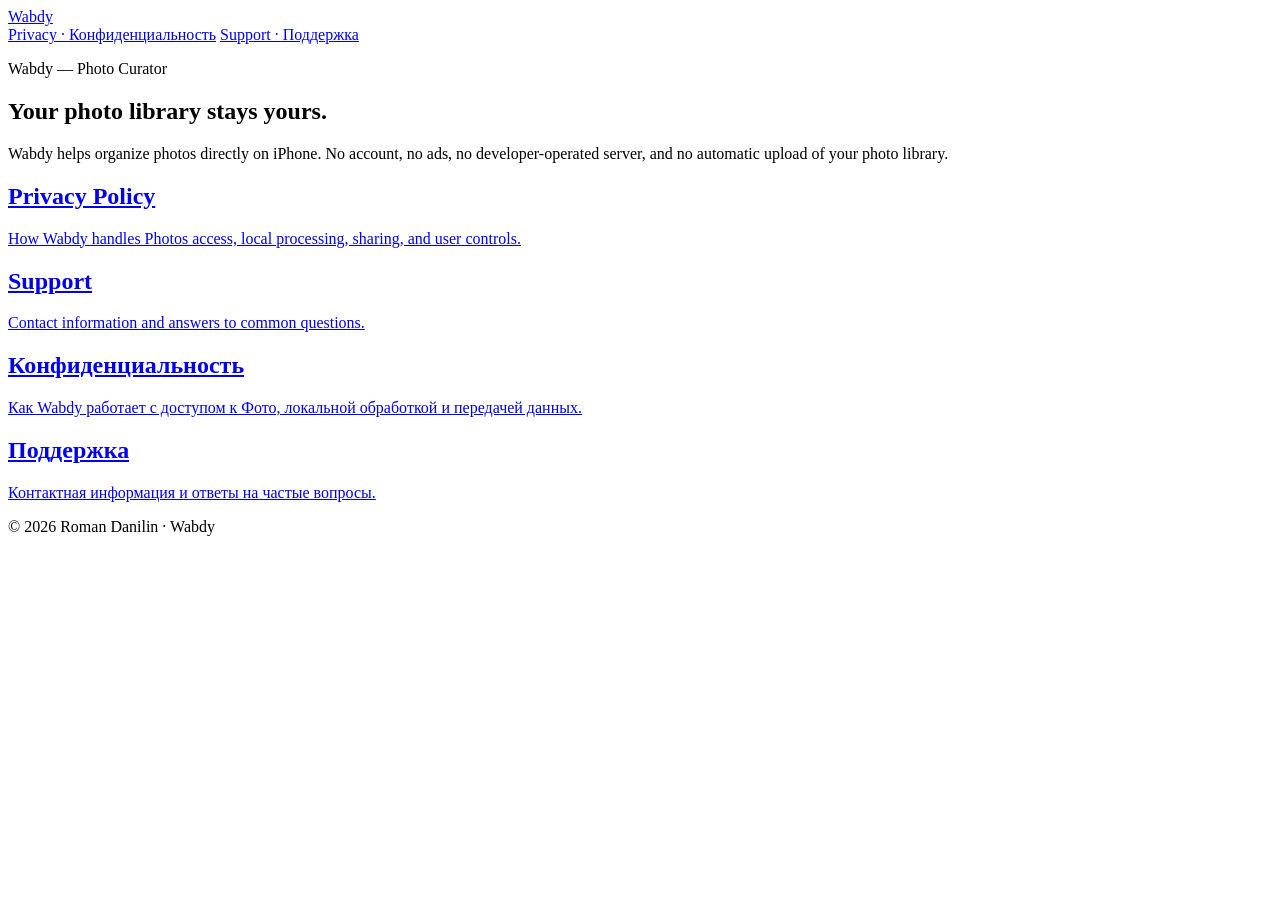
==== index.html @ 04f1546f "Publish Wabdy site" ====
<!doctype html>
<html lang="en">
<head>
  <meta charset="utf-8">
  <meta name="viewport" content="width=device-width, initial-scale=1">
  <meta name="description" content="Official privacy and support information for Wabdy — Photo Curator.">
  <title>Wabdy — Photo Curator</title>
  <link rel="stylesheet" href="./styles.css">
</head>
<body>
  <div class="shell">
    <header>
      <a class="brand" href="./">Wabdy</a>
      <nav aria-label="Primary navigation">
        <a href="./privacy/">Privacy · Конфиденциальность</a>
        <a href="./support/">Support · Поддержка</a>
      </nav>
    </header>

    <main>
      <section class="hero">
        <p class="eyebrow">Wabdy — Photo Curator</p>
        <h1>Your photo library stays yours.</h1>
        <p>
          Wabdy helps organize photos directly on iPhone. No account, no ads,
          no developer-operated server, and no automatic upload of your photo library.
        </p>
      </section>

      <section class="card-grid" aria-label="Information">
        <a class="card" href="./privacy/">
          <h2>Privacy Policy</h2>
          <p>How Wabdy handles Photos access, local processing, sharing, and user controls.</p>
        </a>
        <a class="card" href="./support/">
          <h2>Support</h2>
          <p>Contact information and answers to common questions.</p>
        </a>
        <a class="card" href="./privacy/#ru">
          <h2>Конфиденциальность</h2>
          <p>Как Wabdy работает с доступом к Фото, локальной обработкой и передачей данных.</p>
        </a>
        <a class="card" href="./support/#ru">
          <h2>Поддержка</h2>
          <p>Контактная информация и ответы на частые вопросы.</p>
        </a>
      </section>
    </main>

    <footer>
      © 2026 Roman Danilin · Wabdy
    </footer>
  </div>
</body>
</html>
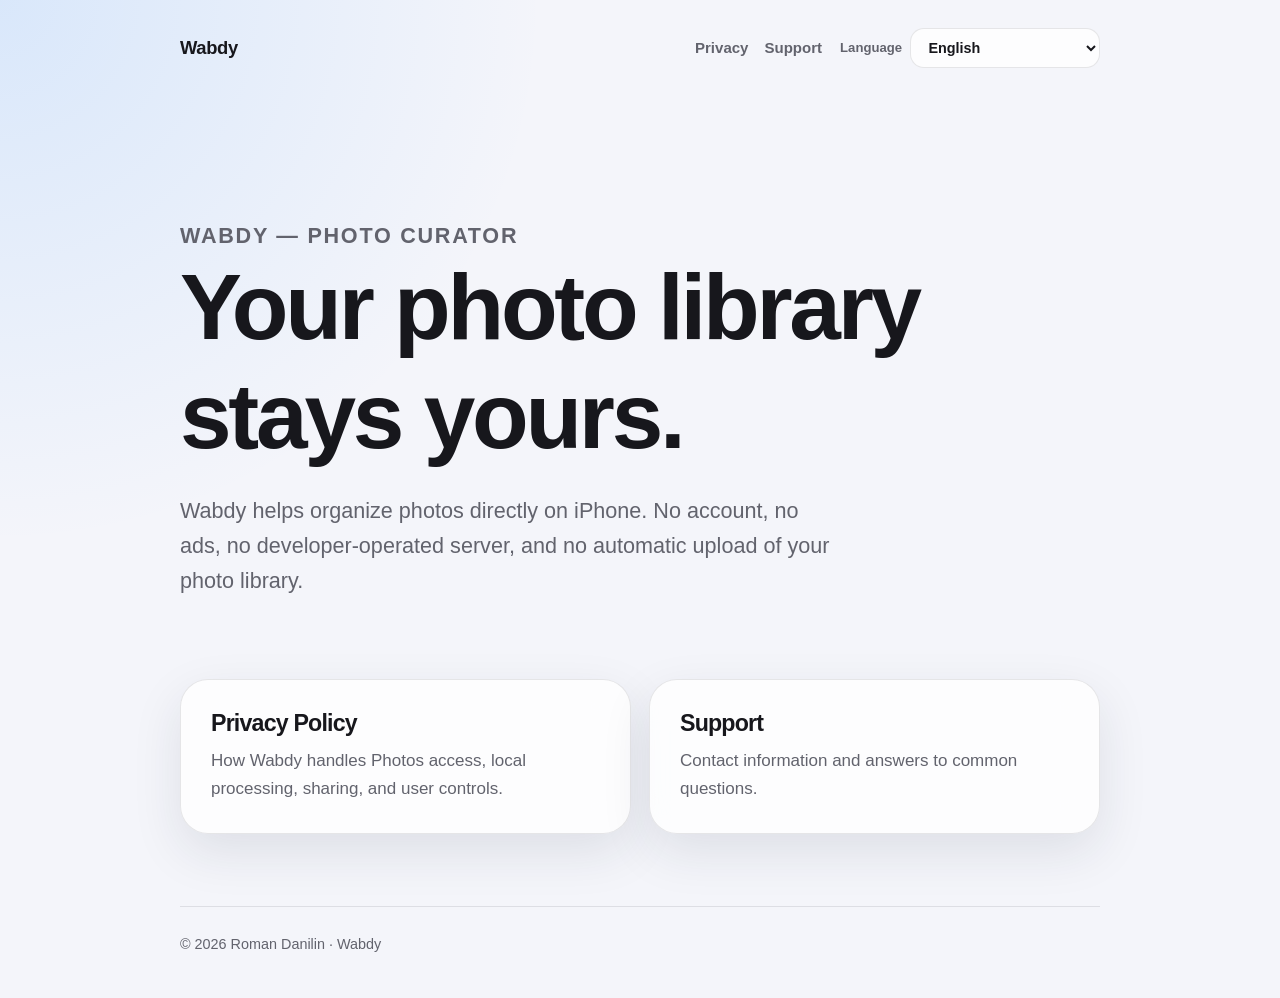
==== commit ef9ea646: "Add seven-language site localization" ====
--- a/index.html
+++ b/index.html
@@ -7,17 +7,31 @@
   <title>Wabdy — Photo Curator</title>
   <link rel="stylesheet" href="./styles.css">
 </head>
-<body>
+<body data-page="home">
   <div class="shell">
     <header>
       <a class="brand" href="./">Wabdy</a>
-      <nav aria-label="Primary navigation">
-        <a href="./privacy/">Privacy · Конфиденциальность</a>
-        <a href="./support/">Support · Поддержка</a>
-      </nav>
+      <div class="header-actions">
+        <nav aria-label="Primary navigation">
+          <a data-nav="privacy" href="./privacy/">Privacy</a>
+          <a data-nav="support" href="./support/">Support</a>
+        </nav>
+        <label class="language-picker">
+          <span data-language-label>Language</span>
+          <select id="language-select">
+            <option value="en">English</option>
+            <option value="ru">Русский</option>
+            <option value="es">Español</option>
+            <option value="fr">Français</option>
+            <option value="de">Deutsch</option>
+            <option value="pt-BR">Português (Brasil)</option>
+            <option value="ja">日本語</option>
+          </select>
+        </label>
+      </div>
     </header>
 
-    <main>
+    <main id="page-content" tabindex="-1">
       <section class="hero">
         <p class="eyebrow">Wabdy — Photo Curator</p>
         <h1>Your photo library stays yours.</h1>
@@ -36,14 +50,6 @@
           <h2>Support</h2>
           <p>Contact information and answers to common questions.</p>
         </a>
-        <a class="card" href="./privacy/#ru">
-          <h2>Конфиденциальность</h2>
-          <p>Как Wabdy работает с доступом к Фото, локальной обработкой и передачей данных.</p>
-        </a>
-        <a class="card" href="./support/#ru">
-          <h2>Поддержка</h2>
-          <p>Контактная информация и ответы на частые вопросы.</p>
-        </a>
       </section>
     </main>
 
@@ -51,5 +57,7 @@
       © 2026 Roman Danilin · Wabdy
     </footer>
   </div>
+  <script src="./translations.js"></script>
+  <script src="./site.js"></script>
 </body>
 </html>
--- a/styles.css
+++ b/styles.css
@@ -0,0 +1,301 @@
+:root {
+  color-scheme: light dark;
+  --page: #f4f5fa;
+  --surface: rgba(255, 255, 255, 0.78);
+  --text: #17171c;
+  --muted: #62636d;
+  --line: rgba(20, 20, 30, 0.1);
+  --accent: #087cf0;
+  --shadow: 0 18px 50px rgba(28, 35, 60, 0.1);
+}
+
+@media (prefers-color-scheme: dark) {
+  :root {
+    --page: #101115;
+    --surface: rgba(31, 32, 38, 0.82);
+    --text: #f5f5f7;
+    --muted: #afb0b8;
+    --line: rgba(255, 255, 255, 0.11);
+    --accent: #42a5ff;
+    --shadow: 0 18px 50px rgba(0, 0, 0, 0.28);
+  }
+}
+
+* {
+  box-sizing: border-box;
+}
+
+html {
+  scroll-behavior: smooth;
+}
+
+body {
+  margin: 0;
+  background:
+    radial-gradient(circle at top left, rgba(35, 139, 255, 0.13), transparent 34rem),
+    var(--page);
+  color: var(--text);
+  font-family: -apple-system, BlinkMacSystemFont, "SF Pro Text", "Segoe UI", sans-serif;
+  font-size: 17px;
+  line-height: 1.64;
+}
+
+a {
+  color: var(--accent);
+  text-underline-offset: 0.18em;
+}
+
+.shell {
+  width: min(100% - 32px, 920px);
+  margin: 0 auto;
+}
+
+header {
+  display: flex;
+  align-items: center;
+  justify-content: space-between;
+  gap: 20px;
+  padding: 28px 0;
+}
+
+.brand {
+  color: var(--text);
+  font-size: 1.15rem;
+  font-weight: 750;
+  letter-spacing: -0.02em;
+  text-decoration: none;
+}
+
+nav {
+  display: flex;
+  flex-wrap: wrap;
+  justify-content: flex-end;
+  gap: 16px;
+}
+
+.header-actions {
+  display: flex;
+  align-items: center;
+  justify-content: flex-end;
+  gap: 18px;
+}
+
+.language-picker {
+  display: flex;
+  align-items: center;
+  gap: 8px;
+  color: var(--muted);
+  font-size: 0.82rem;
+  font-weight: 650;
+}
+
+.language-picker select {
+  min-height: 40px;
+  max-width: 190px;
+  padding: 7px 34px 7px 13px;
+  border: 1px solid var(--line);
+  border-radius: 14px;
+  background-color: var(--surface);
+  color: var(--text);
+  font: inherit;
+  font-size: 0.9rem;
+  cursor: pointer;
+  backdrop-filter: blur(18px);
+  -webkit-backdrop-filter: blur(18px);
+}
+
+.language-picker select:hover,
+.language-picker select:focus-visible {
+  border-color: rgba(35, 139, 255, 0.55);
+}
+
+nav a {
+  color: var(--muted);
+  font-size: 0.94rem;
+  font-weight: 650;
+  text-decoration: none;
+}
+
+nav a:hover,
+nav a:focus-visible {
+  color: var(--text);
+}
+
+main {
+  padding: 28px 0 72px;
+}
+
+main:focus {
+  outline: none;
+}
+
+.hero {
+  padding: 72px 0 44px;
+}
+
+.eyebrow {
+  margin: 0 0 12px;
+  color: var(--accent);
+  font-size: 0.82rem;
+  font-weight: 750;
+  letter-spacing: 0.08em;
+  text-transform: uppercase;
+}
+
+h1,
+h2,
+h3 {
+  line-height: 1.17;
+  letter-spacing: -0.035em;
+}
+
+h1 {
+  max-width: 760px;
+  margin: 0;
+  font-size: clamp(2.6rem, 8vw, 5.8rem);
+}
+
+.hero p {
+  max-width: 650px;
+  margin: 22px 0 0;
+  color: var(--muted);
+  font-size: clamp(1.1rem, 2.6vw, 1.35rem);
+}
+
+.card-grid {
+  display: grid;
+  grid-template-columns: repeat(2, minmax(0, 1fr));
+  gap: 18px;
+  margin-top: 36px;
+}
+
+.card,
+.document {
+  border: 1px solid var(--line);
+  border-radius: 28px;
+  background: var(--surface);
+  box-shadow: var(--shadow);
+  backdrop-filter: blur(22px);
+  -webkit-backdrop-filter: blur(22px);
+}
+
+.card {
+  display: block;
+  padding: 30px;
+  color: var(--text);
+  text-decoration: none;
+}
+
+.card:hover,
+.card:focus-visible {
+  border-color: rgba(35, 139, 255, 0.45);
+  transform: translateY(-2px);
+}
+
+.card h2 {
+  margin: 0 0 10px;
+  font-size: 1.45rem;
+}
+
+.card p {
+  margin: 0;
+  color: var(--muted);
+}
+
+.document {
+  padding: clamp(26px, 5vw, 60px);
+}
+
+.document h1 {
+  font-size: clamp(2.3rem, 7vw, 4.5rem);
+}
+
+.meta {
+  margin: 22px 0 36px;
+  padding-bottom: 28px;
+  border-bottom: 1px solid var(--line);
+  color: var(--muted);
+}
+
+.meta strong {
+  color: var(--text);
+}
+
+.document h2 {
+  margin: 46px 0 16px;
+  font-size: 2rem;
+}
+
+.document h3 {
+  margin: 34px 0 10px;
+  font-size: 1.3rem;
+}
+
+.document p,
+.document li {
+  color: var(--muted);
+}
+
+.document strong {
+  color: var(--text);
+}
+
+.language-divider {
+  margin: 56px 0;
+  border: 0;
+  border-top: 1px solid var(--line);
+}
+
+.notice {
+  margin: 24px 0;
+  padding: 18px 20px;
+  border-left: 4px solid var(--accent);
+  border-radius: 14px;
+  background: rgba(35, 139, 255, 0.09);
+}
+
+footer {
+  padding: 26px 0 42px;
+  border-top: 1px solid var(--line);
+  color: var(--muted);
+  font-size: 0.9rem;
+}
+
+@media (max-width: 680px) {
+  header {
+    align-items: flex-start;
+    flex-direction: column;
+  }
+
+  .header-actions {
+    width: 100%;
+    align-items: flex-start;
+    flex-direction: column;
+    gap: 14px;
+  }
+
+  nav {
+    justify-content: flex-start;
+  }
+
+  .language-picker {
+    width: 100%;
+    justify-content: space-between;
+  }
+
+  .language-picker select {
+    flex: 1;
+  }
+
+  .hero {
+    padding-top: 44px;
+  }
+
+  .card-grid {
+    grid-template-columns: 1fr;
+  }
+
+  .document {
+    border-radius: 22px;
+  }
+}
